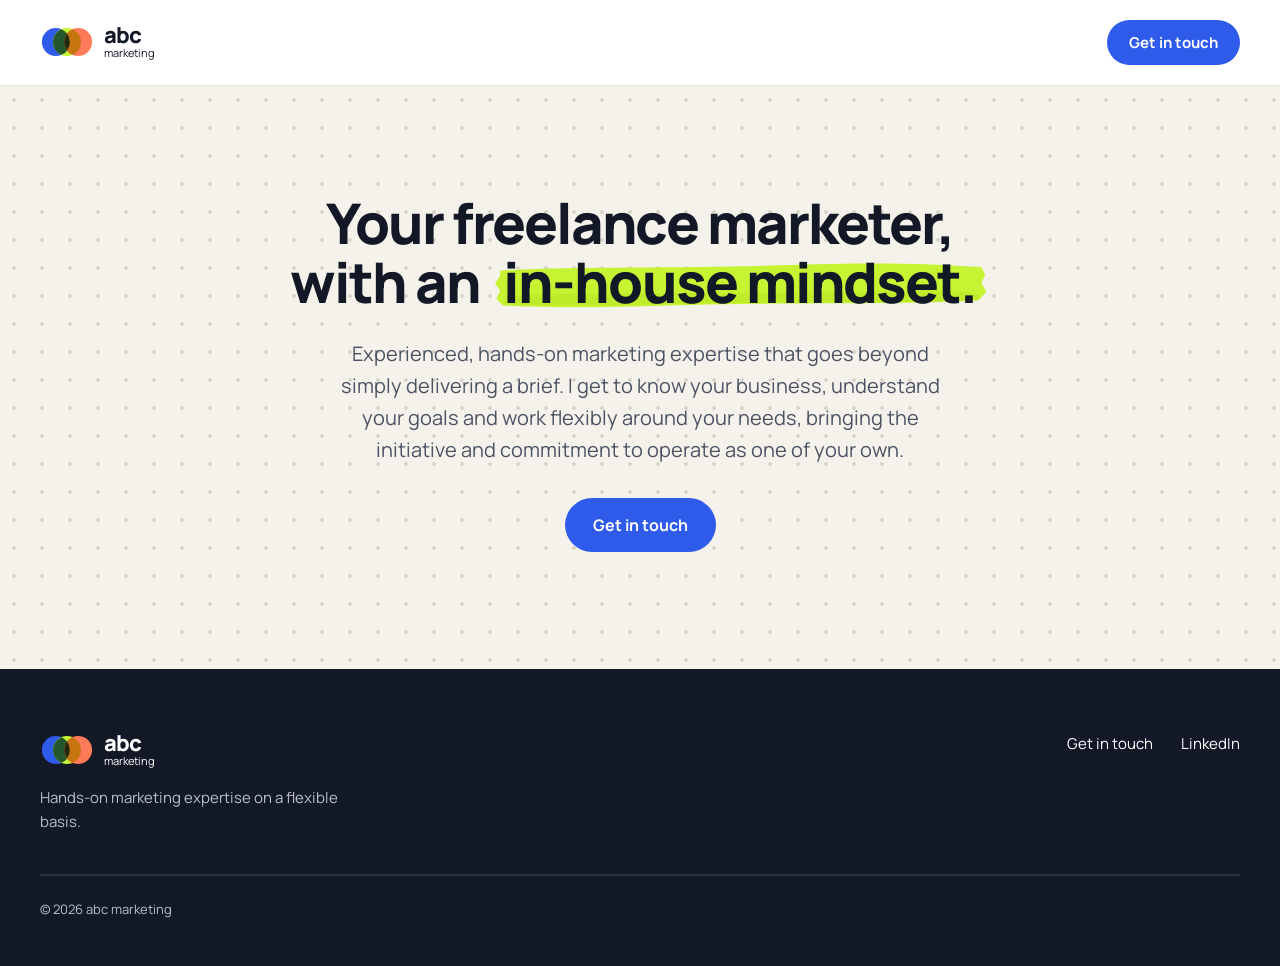
==== index.html @ 24d61462 "Update footer tagline across pages Co-Authored-By: Claude Opus 5.5 <noreply@anthropic.com> Claude-Se" ====
<!doctype html>
<html lang="en-GB">
<head>
<meta charset="utf-8">
<meta name="viewport" content="width=device-width, initial-scale=1">
<title>abc marketing</title>
<meta name="description" content="Experienced, hands-on marketing support for small B2B teams, from Abbie Costain.">
<link rel="icon" type="image/png" sizes="32x32" href="abc-marketing-app-icon-32.png">
<link rel="icon" type="image/svg+xml" href="abc-marketing-app-icon.svg">
<link rel="apple-touch-icon" href="abc-marketing-app-icon-180.png">
<link rel="preconnect" href="https://fonts.googleapis.com">
<link rel="preconnect" href="https://fonts.gstatic.com" crossorigin>
<link rel="stylesheet" href="https://fonts.googleapis.com/css2?family=Manrope:wght@400;500;600;700;800&amp;display=swap">
<link rel="stylesheet" href="styles.css">
</head>
<body>
<div style="font-family: Manrope, sans-serif; color: #121826; background: #FFFFFF">
<header style="border-bottom: 1px solid #E4E2DC; background: #FFFFFF">
<div style="max-width: 1200px; margin: 0 auto; padding: 20px 24px; display: flex; flex-wrap: wrap; align-items: center; justify-content: space-between; gap: 16px">
<a href="index.html" aria-label="abc marketing home" style="display: flex; align-items: center; gap: 10px; text-decoration: none; color: #121826"><svg width="54" height="32" viewBox="0 0 170 100" aria-hidden="true"><circle cx="50" cy="50" r="44" fill="#2F5BEA"></circle><circle cx="85" cy="50" r="44" fill="#C6F432"></circle><circle cx="120" cy="50" r="44" fill="#FF7A59"></circle><path d="M67.5,9.63 A44,44 0 0,1 67.5,90.37 A44,44 0 0,1 67.5,9.63 Z" fill="#24572E"></path><path d="M102.5,9.63 A44,44 0 0,1 102.5,90.37 A44,44 0 0,1 102.5,9.63 Z" fill="#C67511"></path><path d="M85,23.34 A44,44 0 0,1 85,76.66 A44,44 0 0,1 85,23.34 Z" fill="#242A10"></path></svg><span style="display: flex; flex-direction: column"><span style="font-weight: 800; font-size: 22px; line-height: 0.92; letter-spacing: -0.035em">abc</span><span style="font-size: 11px">marketing</span></span></a>
<nav aria-label="Main" style="display: flex; flex-wrap: wrap; align-items: center; gap: 28px; font-weight: 600; font-size: 15px">
<a href="contact.html" style="background: #2F5BEA; color: #FFFFFF; text-decoration: none; padding: 12px 22px; border-radius: 999px; font-weight: 700">Get in touch</a>
</nav>
</div>
</header>
<section style="background-color: #F5F2EC; background-image: radial-gradient(#D9D4CA 1.6px, transparent 1.6px); background-size: 28px 28px">
<div style="max-width: 1200px; margin: 0 auto; padding: clamp(56px, 12vh, 128px) 24px clamp(64px, 13vh, 136px); display: flex; flex-direction: column; align-items: center; text-align: center; gap: 26px">
<h1 id="hero-title" style="margin: 0; font-size: 56px; font-weight: 800; line-height: 1.05; letter-spacing: -0.035em; max-width: 860px">Your freelance marketer,<br>with an <span class="highlight" style="display: inline-block; white-space: nowrap; line-height: 1.05; padding: 0 14px">in-house mindset.</span></h1>
<p style="margin: 0; font-size: 20px; line-height: 1.6; color: #4A5263; max-width: 640px">Experienced, hands-on marketing expertise that goes beyond simply delivering a brief. I get to know your business, understand your goals and work flexibly around your needs, bringing the initiative and commitment to operate as one of your own.</p>
<div style="display: flex; flex-wrap: wrap; justify-content: center; gap: 12px; margin-top: 6px">
<a href="contact.html" style="background: #2F5BEA; color: #FFFFFF; text-decoration: none; padding: 16px 28px; border-radius: 999px; font-weight: 700; font-size: 16px">Get in touch</a>
</div>
</div>
</section>
<footer style="background: #121826; color: #FFFFFF">
<div style="max-width: 1200px; margin: 0 auto; padding: 64px 24px 48px; display: flex; flex-wrap: wrap; gap: 40px; justify-content: space-between">
<div style="display: flex; flex-direction: column; gap: 18px">
<div style="display: flex; align-items: center; gap: 10px"><svg width="54" height="32" viewBox="0 0 170 100" aria-hidden="true"><circle cx="50" cy="50" r="44" fill="#2F5BEA"></circle><circle cx="85" cy="50" r="44" fill="#C6F432"></circle><circle cx="120" cy="50" r="44" fill="#FF7A59"></circle><path d="M67.5,9.63 A44,44 0 0,1 67.5,90.37 A44,44 0 0,1 67.5,9.63 Z" fill="#24572E"></path><path d="M102.5,9.63 A44,44 0 0,1 102.5,90.37 A44,44 0 0,1 102.5,9.63 Z" fill="#C67511"></path><path d="M85,23.34 A44,44 0 0,1 85,76.66 A44,44 0 0,1 85,23.34 Z" fill="#242A10"></path></svg><span style="display: flex; flex-direction: column"><span style="font-weight: 800; font-size: 22px; line-height: 0.92; letter-spacing: -0.035em">abc</span><span style="font-size: 11px">marketing</span></span></div>
<div style="font-size: 15px; line-height: 1.6; color: #B9BECA; max-width: 340px">Hands-on marketing expertise on a flexible basis.</div>
</div>
<nav aria-label="Footer" style="display: flex; flex-wrap: wrap; gap: 12px 28px; font-size: 15px; align-content: flex-start">
<a href="contact.html" style="color: #FFFFFF; text-decoration: none">Get in touch</a>
<a href="#" style="color: #FFFFFF; text-decoration: none">LinkedIn</a>
</nav>
<div style="flex-basis: 100%; font-size: 13px; color: #B9BECA; padding-top: 24px; border-top: 2px solid #2A3142">© 2026 abc marketing</div>
</div>
</footer>
</div>
</body>
</html>
---- styles.css ----
/* abc marketing: shared styles */
body { margin: 0; }
a { color: #2F5BEA; }
a:hover { color: #121826; }
img { max-width: 100%; }

/* Keep the lime highlight neat when a headline wraps */
h1 span, h2 span { -webkit-box-decoration-break: clone; box-decoration-break: clone; }

/* Highlighter-pen stroke behind a key phrase */
.highlight { background: url("data:image/svg+xml,<svg xmlns='http://www.w3.org/2000/svg' viewBox='0 0 400 100' preserveAspectRatio='none'><path fill='%23C6F432' d='M9,30 C70,22 150,27 230,21 S350,18 393,24 L396,37 L393,51 L397,65 L391,80 C330,88 240,83 160,88 S50,93 11,89 L6,77 L9,64 L5,51 L9,39 Z'/><path fill='%23B5E21F' opacity='.45' d='M14,72 C90,66 200,70 300,66 S380,68 392,70 L390,80 C320,86 220,82 150,86 S60,90 12,86 Z'/></svg>") no-repeat center / 100% 100%; }

/* Smaller screens: scale headings down so they fit on a phone */
@media (max-width: 700px) {
  h1 { font-size: 40px !important; }
  h2 { font-size: 32px !important; }
  /* Homepage headline: shrink just enough to keep the highlighted phrase on one line */
  #hero-title { font-size: min(40px, calc((100vw - 72px) / 8.6)) !important; }
  section > div { padding-top: 64px !important; padding-bottom: 64px !important; }
  header nav { gap: 16px !important; }
}
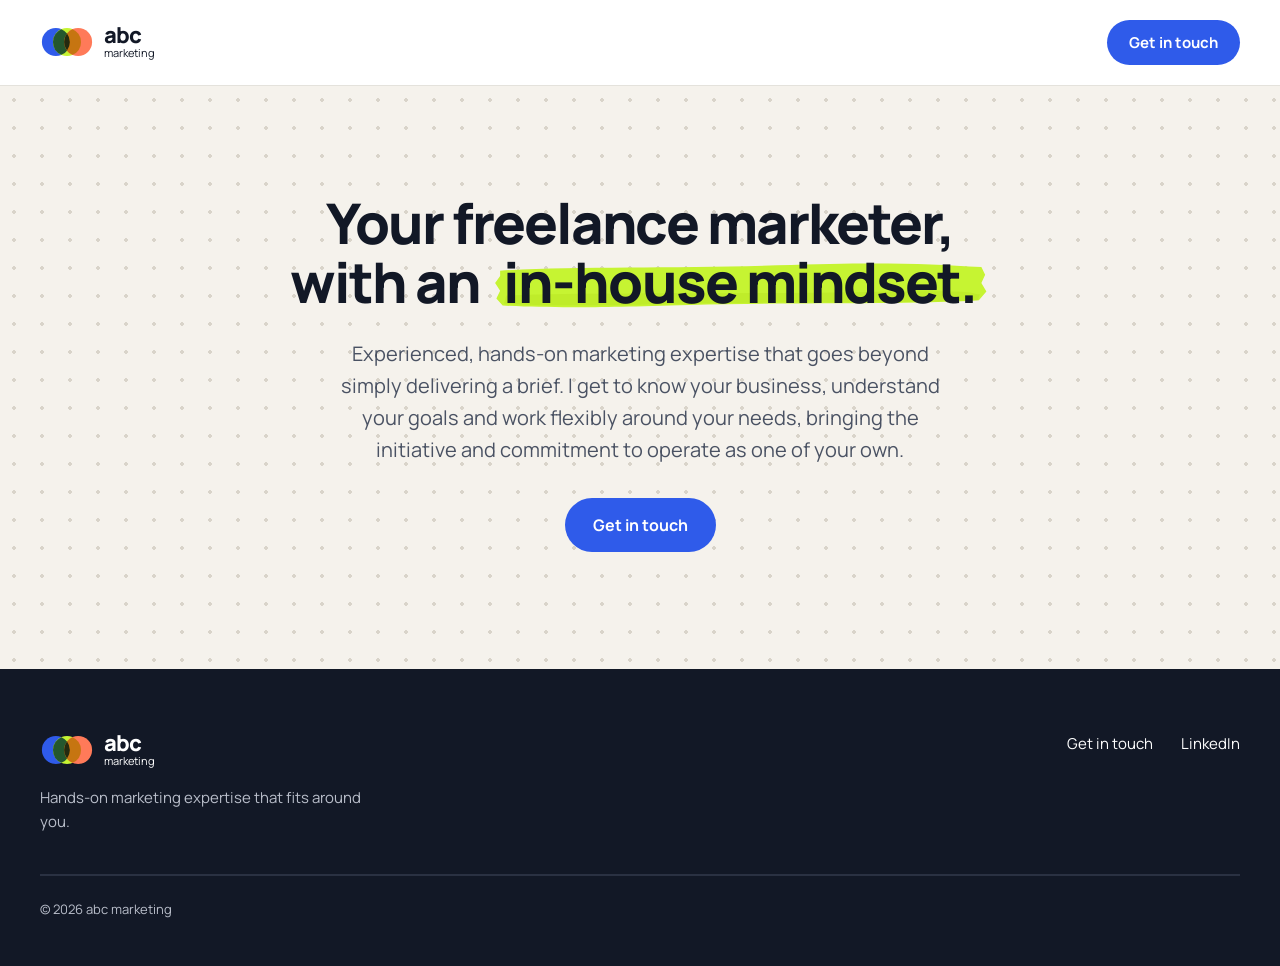
==== commit 9a1a006d: "Update footer tagline to 'that fits around you' Co-Authored-By: Claude Opus 5.5 <noreply@anthropic.c" ====
--- a/index.html
+++ b/index.html
@@ -36,7 +36,7 @@
 <div style="max-width: 1200px; margin: 0 auto; padding: 64px 24px 48px; display: flex; flex-wrap: wrap; gap: 40px; justify-content: space-between">
 <div style="display: flex; flex-direction: column; gap: 18px">
 <div style="display: flex; align-items: center; gap: 10px"><svg width="54" height="32" viewBox="0 0 170 100" aria-hidden="true"><circle cx="50" cy="50" r="44" fill="#2F5BEA"></circle><circle cx="85" cy="50" r="44" fill="#C6F432"></circle><circle cx="120" cy="50" r="44" fill="#FF7A59"></circle><path d="M67.5,9.63 A44,44 0 0,1 67.5,90.37 A44,44 0 0,1 67.5,9.63 Z" fill="#24572E"></path><path d="M102.5,9.63 A44,44 0 0,1 102.5,90.37 A44,44 0 0,1 102.5,9.63 Z" fill="#C67511"></path><path d="M85,23.34 A44,44 0 0,1 85,76.66 A44,44 0 0,1 85,23.34 Z" fill="#242A10"></path></svg><span style="display: flex; flex-direction: column"><span style="font-weight: 800; font-size: 22px; line-height: 0.92; letter-spacing: -0.035em">abc</span><span style="font-size: 11px">marketing</span></span></div>
-<div style="font-size: 15px; line-height: 1.6; color: #B9BECA; max-width: 340px">Hands-on marketing expertise on a flexible basis.</div>
+<div style="font-size: 15px; line-height: 1.6; color: #B9BECA; max-width: 340px">Hands-on marketing expertise that fits around you.</div>
 </div>
 <nav aria-label="Footer" style="display: flex; flex-wrap: wrap; gap: 12px 28px; font-size: 15px; align-content: flex-start">
 <a href="contact.html" style="color: #FFFFFF; text-decoration: none">Get in touch</a>
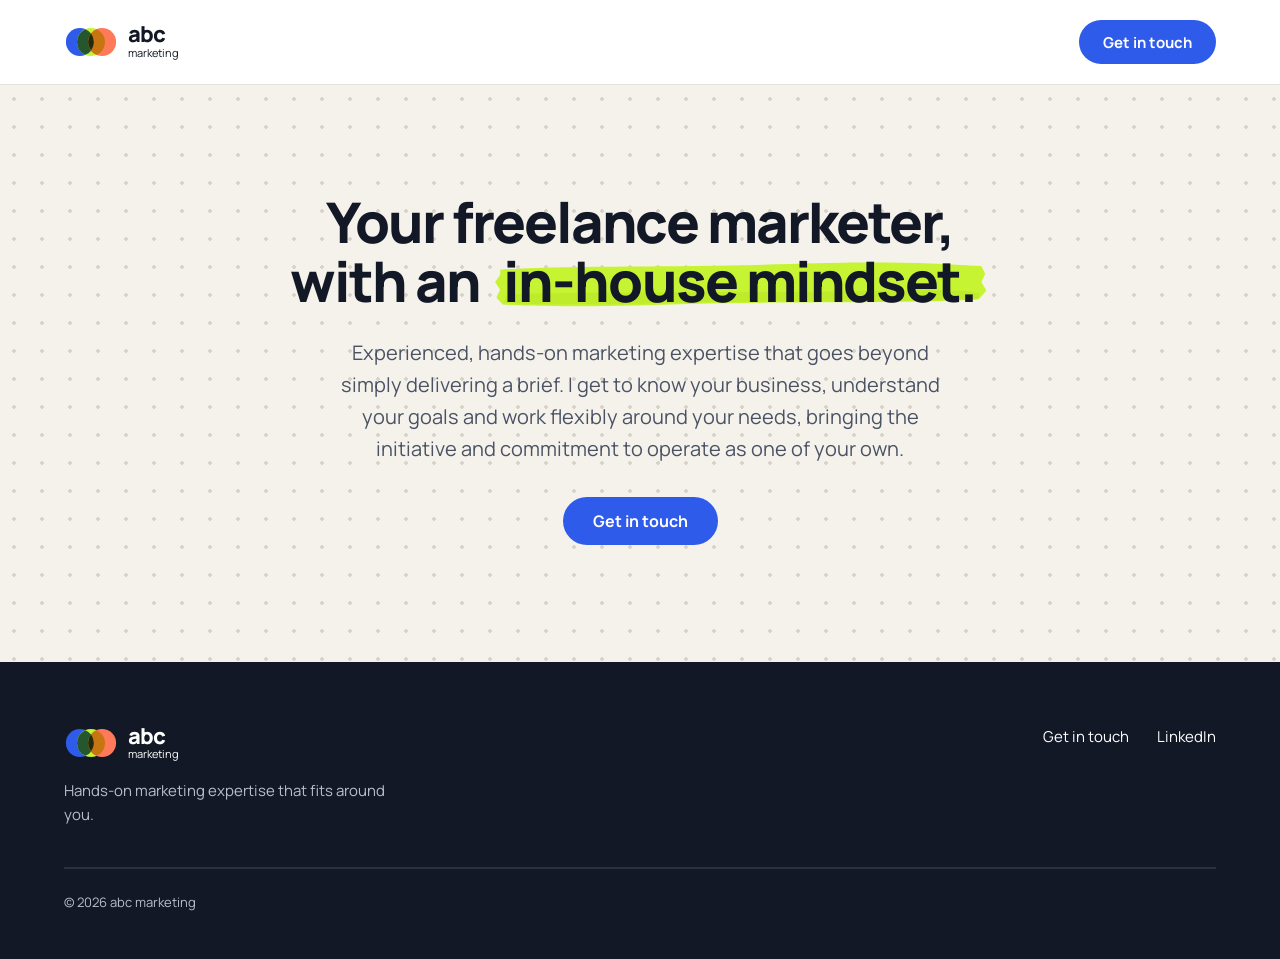
==== commit 3942c20d: "Move home and contact pages onto shared design system styles Co-Authored-By: Claude Opus 5.5 <norepl" ====
--- a/index.html
+++ b/index.html
@@ -13,38 +13,38 @@
 <link rel="stylesheet" href="https://fonts.googleapis.com/css2?family=Manrope:wght@400;500;600;700;800&amp;display=swap">
 <link rel="stylesheet" href="styles.css">
 </head>
-<body>
-<div style="font-family: Manrope, sans-serif; color: #121826; background: #FFFFFF">
-<header style="border-bottom: 1px solid #E4E2DC; background: #FFFFFF">
-<div style="max-width: 1200px; margin: 0 auto; padding: 20px 24px; display: flex; flex-wrap: wrap; align-items: center; justify-content: space-between; gap: 16px">
-<a href="index.html" aria-label="abc marketing home" style="display: flex; align-items: center; gap: 10px; text-decoration: none; color: #121826"><svg width="54" height="32" viewBox="0 0 170 100" aria-hidden="true"><circle cx="50" cy="50" r="44" fill="#2F5BEA"></circle><circle cx="85" cy="50" r="44" fill="#C6F432"></circle><circle cx="120" cy="50" r="44" fill="#FF7A59"></circle><path d="M67.5,9.63 A44,44 0 0,1 67.5,90.37 A44,44 0 0,1 67.5,9.63 Z" fill="#24572E"></path><path d="M102.5,9.63 A44,44 0 0,1 102.5,90.37 A44,44 0 0,1 102.5,9.63 Z" fill="#C67511"></path><path d="M85,23.34 A44,44 0 0,1 85,76.66 A44,44 0 0,1 85,23.34 Z" fill="#242A10"></path></svg><span style="display: flex; flex-direction: column"><span style="font-weight: 800; font-size: 22px; line-height: 0.92; letter-spacing: -0.035em">abc</span><span style="font-size: 11px">marketing</span></span></a>
-<nav aria-label="Main" style="display: flex; flex-wrap: wrap; align-items: center; gap: 28px; font-weight: 600; font-size: 15px">
-<a href="contact.html" style="background: #2F5BEA; color: #FFFFFF; text-decoration: none; padding: 12px 22px; border-radius: 999px; font-weight: 700">Get in touch</a>
+<body class="abc">
+<header class="site-header">
+<div class="container site-header__inner">
+<a class="abc-logo" href="index.html" aria-label="abc marketing home"><svg width="54" height="32" viewBox="0 0 170 100" aria-hidden="true"><circle cx="50" cy="50" r="44" fill="#2F5BEA"></circle><circle cx="85" cy="50" r="44" fill="#C6F432"></circle><circle cx="120" cy="50" r="44" fill="#FF7A59"></circle><path d="M67.5,9.63 A44,44 0 0,1 67.5,90.37 A44,44 0 0,1 67.5,9.63 Z" fill="#24572E"></path><path d="M102.5,9.63 A44,44 0 0,1 102.5,90.37 A44,44 0 0,1 102.5,9.63 Z" fill="#C67511"></path><path d="M85,23.34 A44,44 0 0,1 85,76.66 A44,44 0 0,1 85,23.34 Z" fill="#242A10"></path></svg><span class="abc-logo__words"><span class="abc-logo__abc">abc</span><span class="abc-logo__marketing">marketing</span></span></a>
+<nav class="site-nav" aria-label="Main">
+<a class="abc-btn abc-btn--primary abc-btn--small" href="contact.html">Get in touch</a>
 </nav>
 </div>
 </header>
-<section style="background-color: #F5F2EC; background-image: radial-gradient(#D9D4CA 1.6px, transparent 1.6px); background-size: 28px 28px">
-<div style="max-width: 1200px; margin: 0 auto; padding: clamp(56px, 12vh, 128px) 24px clamp(64px, 13vh, 136px); display: flex; flex-direction: column; align-items: center; text-align: center; gap: 26px">
-<h1 id="hero-title" style="margin: 0; font-size: 56px; font-weight: 800; line-height: 1.05; letter-spacing: -0.035em; max-width: 860px">Your freelance marketer,<br>with an <span class="highlight" style="display: inline-block; white-space: nowrap; line-height: 1.05; padding: 0 14px">in-house mindset.</span></h1>
-<p style="margin: 0; font-size: 20px; line-height: 1.6; color: #4A5263; max-width: 640px">Experienced, hands-on marketing expertise that goes beyond simply delivering a brief. I get to know your business, understand your goals and work flexibly around your needs, bringing the initiative and commitment to operate as one of your own.</p>
-<div style="display: flex; flex-wrap: wrap; justify-content: center; gap: 12px; margin-top: 6px">
-<a href="contact.html" style="background: #2F5BEA; color: #FFFFFF; text-decoration: none; padding: 16px 28px; border-radius: 999px; font-weight: 700; font-size: 16px">Get in touch</a>
+<main>
+<section class="abc-bg-dots">
+<div class="container home-hero">
+<h1 id="hero-title" class="hero">Your freelance marketer,<br>with an <span class="abc-highlight">in-house mindset.</span></h1>
+<p class="lead">Experienced, hands-on marketing expertise that goes beyond simply delivering a brief. I get to know your business, understand your goals and work flexibly around your needs, bringing the initiative and commitment to operate as one of your own.</p>
+<div class="home-hero__actions">
+<a class="abc-btn abc-btn--primary" href="contact.html">Get in touch</a>
 </div>
 </div>
 </section>
-<footer style="background: #121826; color: #FFFFFF">
-<div style="max-width: 1200px; margin: 0 auto; padding: 64px 24px 48px; display: flex; flex-wrap: wrap; gap: 40px; justify-content: space-between">
-<div style="display: flex; flex-direction: column; gap: 18px">
-<div style="display: flex; align-items: center; gap: 10px"><svg width="54" height="32" viewBox="0 0 170 100" aria-hidden="true"><circle cx="50" cy="50" r="44" fill="#2F5BEA"></circle><circle cx="85" cy="50" r="44" fill="#C6F432"></circle><circle cx="120" cy="50" r="44" fill="#FF7A59"></circle><path d="M67.5,9.63 A44,44 0 0,1 67.5,90.37 A44,44 0 0,1 67.5,9.63 Z" fill="#24572E"></path><path d="M102.5,9.63 A44,44 0 0,1 102.5,90.37 A44,44 0 0,1 102.5,9.63 Z" fill="#C67511"></path><path d="M85,23.34 A44,44 0 0,1 85,76.66 A44,44 0 0,1 85,23.34 Z" fill="#242A10"></path></svg><span style="display: flex; flex-direction: column"><span style="font-weight: 800; font-size: 22px; line-height: 0.92; letter-spacing: -0.035em">abc</span><span style="font-size: 11px">marketing</span></span></div>
-<div style="font-size: 15px; line-height: 1.6; color: #B9BECA; max-width: 340px">Hands-on marketing expertise that fits around you.</div>
+</main>
+<footer class="site-footer">
+<div class="container site-footer__inner">
+<div class="site-footer__brand">
+<span class="abc-logo abc-logo--on-dark"><svg width="54" height="32" viewBox="0 0 170 100" aria-hidden="true"><circle cx="50" cy="50" r="44" fill="#2F5BEA"></circle><circle cx="85" cy="50" r="44" fill="#C6F432"></circle><circle cx="120" cy="50" r="44" fill="#FF7A59"></circle><path d="M67.5,9.63 A44,44 0 0,1 67.5,90.37 A44,44 0 0,1 67.5,9.63 Z" fill="#24572E"></path><path d="M102.5,9.63 A44,44 0 0,1 102.5,90.37 A44,44 0 0,1 102.5,9.63 Z" fill="#C67511"></path><path d="M85,23.34 A44,44 0 0,1 85,76.66 A44,44 0 0,1 85,23.34 Z" fill="#242A10"></path></svg><span class="abc-logo__words"><span class="abc-logo__abc">abc</span><span class="abc-logo__marketing">marketing</span></span></span>
+<p class="small site-footer__tagline">Hands-on marketing expertise that fits around you.</p>
 </div>
-<nav aria-label="Footer" style="display: flex; flex-wrap: wrap; gap: 12px 28px; font-size: 15px; align-content: flex-start">
-<a href="contact.html" style="color: #FFFFFF; text-decoration: none">Get in touch</a>
-<a href="#" style="color: #FFFFFF; text-decoration: none">LinkedIn</a>
+<nav class="site-footer__nav" aria-label="Footer">
+<a href="contact.html">Get in touch</a>
+<a href="#">LinkedIn</a>
 </nav>
-<div style="flex-basis: 100%; font-size: 13px; color: #B9BECA; padding-top: 24px; border-top: 2px solid #2A3142">© 2026 abc marketing</div>
+<div class="site-footer__legal">© 2026 abc marketing</div>
 </div>
 </footer>
-</div>
 </body>
 </html>
--- a/styles.css
+++ b/styles.css
@@ -1,21 +1,120 @@
-/* abc marketing: shared styles */
-body { margin: 0; }
-a { color: #2F5BEA; }
-a:hover { color: #121826; }
+/* abc marketing website styles
+   Shared with the abc marketing design system: same tokens, same component classes. */
+
+/* Tokens */
+:root {
+  --cobalt: #2f5bea; --ink: #121826; --white: #ffffff; --sand: #f5f2ec;
+  --lime: #c6f432; --coral: #ff7a59; --cobalt-10: #eaeffc; --slate: #4a5263; --line: #e4e2dc;
+  --lime-shade: #b5e21f; --logo-green: #24572e; --logo-amber: #c67511; --logo-olive: #242a10;
+  --ink-muted: #b9beca; --ink-line: #2a3142;
+  --surface: var(--white); --surface-alt: var(--sand); --text: var(--ink); --text-muted: var(--slate);
+  --accent: var(--cobalt); --accent-on-dark: var(--lime); --border: var(--line);
+  --space-1: 4px; --space-2: 8px; --space-3: 16px; --space-4: 24px; --space-5: 32px; --space-6: 48px; --space-7: 64px; --space-8: 96px;
+  --radius-sm: 8px; --radius-field: 14px; --radius-card: 24px; --radius-pill: 999px;
+  --font-sans: Manrope, system-ui, -apple-system, "Segoe UI", sans-serif;
+}
+
+/* Base */
+body { margin: 0; font-family: var(--font-sans); color: var(--ink); background: var(--white); }
+a { color: var(--cobalt); }
+a:hover { color: var(--ink); }
 img { max-width: 100%; }
+.abc *, .abc *::before, .abc *::after { box-sizing: border-box; }
 
-/* Keep the lime highlight neat when a headline wraps */
+/* Type styles */
+.hero { margin: 0; font-size: 56px; font-weight: 800; line-height: 1.05; letter-spacing: -0.035em; }
+.heading-1 { margin: 0; font-size: 48px; font-weight: 800; line-height: 1.05; letter-spacing: -0.03em; }
+.heading-2 { margin: 0; font-size: 28px; font-weight: 700; line-height: 1.2; letter-spacing: -0.01em; }
+.lead { margin: 0; font-size: 20px; line-height: 1.6; color: var(--slate); }
+.body { margin: 0; font-size: 18px; line-height: 1.6; }
+.small { margin: 0; font-size: 15px; line-height: 1.6; }
+
+/* Layout */
+.container { max-width: 1200px; margin: 0 auto; padding-left: var(--space-4); padding-right: var(--space-4); }
+.site-header { border-bottom: 1px solid var(--line); background: var(--white); }
+.site-header__inner { padding-top: 20px; padding-bottom: 20px; display: flex; flex-wrap: wrap; align-items: center; justify-content: space-between; gap: var(--space-3); }
+.site-nav { display: flex; flex-wrap: wrap; align-items: center; gap: 28px; }
+.site-footer { background: var(--ink); color: var(--white); }
+.site-footer__inner { padding-top: var(--space-7); padding-bottom: var(--space-6); display: flex; flex-wrap: wrap; gap: 40px; justify-content: space-between; }
+.site-footer__brand { display: flex; flex-direction: column; gap: 18px; }
+.site-footer__tagline { max-width: 340px; color: var(--ink-muted); }
+.site-footer__nav { display: flex; flex-wrap: wrap; gap: 12px 28px; font-size: 15px; align-content: flex-start; }
+.site-footer__nav a { color: var(--white); text-decoration: none; }
+.site-footer__nav a:hover { color: var(--lime); }
+.site-footer__legal { flex-basis: 100%; font-size: 13px; color: var(--ink-muted); padding-top: var(--space-4); border-top: 2px solid var(--ink-line); }
+
+/* Homepage hero: spacing scales with screen height so it fits laptop screens */
+.home-hero { padding-top: clamp(56px, 12vh, 128px); padding-bottom: clamp(64px, 13vh, 136px); display: flex; flex-direction: column; align-items: center; text-align: center; gap: 26px; }
+.home-hero .hero { max-width: 860px; }
+.home-hero .lead { max-width: 640px; }
+.home-hero__actions { display: flex; flex-wrap: wrap; justify-content: center; gap: 12px; margin-top: 6px; }
+
+/* Contact page */
+.contact-hero { padding-top: clamp(48px, 8vh, 88px); padding-bottom: clamp(56px, 9vh, 96px); display: flex; flex-wrap: wrap; gap: 56px; align-items: flex-start; justify-content: space-between; }
+.contact-hero__intro { flex: 1 1 420px; max-width: 520px; display: flex; flex-direction: column; gap: 22px; }
+.contact-hero__intro .hero { max-width: 800px; }
+.contact-form { flex: 1 1 480px; max-width: 560px; background: var(--white); border: 2px solid var(--line); border-radius: 28px; padding: 40px; display: flex; flex-direction: column; gap: 20px; }
+.contact-form__row { display: grid; grid-template-columns: repeat(auto-fit, minmax(220px, 1fr)); gap: 20px; }
+.contact-form .abc-btn { align-self: flex-start; }
+
+/* Components (from the design system) */
+.abc-btn { display: inline-flex; align-items: center; justify-content: center; gap: var(--space-2); min-height: 48px; padding: 0 28px; border-radius: var(--radius-pill); border: 2px solid transparent; font: 700 16px/1 var(--font-sans); text-decoration: none; cursor: pointer; }
+.abc-btn--primary { background: var(--cobalt); color: var(--white); }
+.abc-btn--primary:hover { background: var(--ink); color: var(--white); }
+.abc-btn--secondary { background: transparent; color: var(--ink); border-color: var(--ink); }
+.abc-btn--secondary:hover { background: var(--ink); color: var(--white); }
+.abc-btn--on-dark { background: var(--lime); color: var(--ink); }
+.abc-btn--on-dark:hover { background: var(--white); color: var(--ink); }
+.abc-btn--small { min-height: 44px; padding: 0 22px; font-size: 15px; }
+.abc-btn:focus-visible { outline: 3px solid var(--ink); outline-offset: 3px; }
+.abc-btn--on-dark:focus-visible { outline-color: var(--lime); }
+
+.abc-link { color: var(--cobalt); font-weight: 700; text-decoration: none; }
+.abc-link:hover { color: var(--ink); text-decoration: underline; text-underline-offset: 4px; }
+.abc-link--arrow::after { content: " \2192"; }
+
+/* Highlighter stroke: one phrase per headline, kept on one line */
+.abc-highlight { display: inline-block; white-space: nowrap; line-height: inherit; padding: 0 0.25em; background: url("data:image/svg+xml,%3Csvg xmlns='http://www.w3.org/2000/svg' viewBox='0 0 400 100' preserveAspectRatio='none'%3E%3Cpath fill='%23C6F432' d='M9,30 C70,22 150,27 230,21 S350,18 393,24 L396,37 L393,51 L397,65 L391,80 C330,88 240,83 160,88 S50,93 11,89 L6,77 L9,64 L5,51 L9,39 Z'/%3E%3Cpath fill='%23B5E21F' opacity='.45' d='M14,72 C90,66 200,70 300,66 S380,68 392,70 L390,80 C320,86 220,82 150,86 S60,90 12,86 Z'/%3E%3C/svg%3E") no-repeat center / 100% 100%; }
+.abc-underline { display: inline-block; white-space: nowrap; padding-bottom: 0.18em; background: url("data:image/svg+xml,%3Csvg xmlns='http://www.w3.org/2000/svg' viewBox='0 0 400 40' preserveAspectRatio='none'%3E%3Cpath fill='%232F5BEA' d='M6,12 C80,6 170,10 250,7 S360,5 394,9 L397,18 L393,27 C320,33 230,29 150,32 S50,35 8,32 L3,24 L7,18 Z'/%3E%3C/svg%3E") no-repeat left bottom / 100% 0.32em; }
+
+.abc-eyebrow { display: inline-flex; align-items: center; gap: 12px; font: 700 13px/1.4 var(--font-sans); letter-spacing: 0.1em; text-transform: uppercase; color: var(--slate); }
+.abc-eyebrow::before { content: ""; width: 32px; height: 5px; border-radius: 3px; background: var(--coral); }
+.abc-eyebrow--on-dark { color: var(--ink-muted); }
+
+.abc-tag { display: inline-flex; align-items: center; padding: 7px 14px; border-radius: var(--radius-pill); background: var(--cobalt-10); color: var(--ink); font: 700 13px/1 var(--font-sans); }
+.abc-tag--featured { background: var(--coral); }
+
+.abc-card { background: var(--sand); border-radius: var(--radius-card); padding: var(--space-4); display: flex; flex-direction: column; gap: 10px; position: relative; }
+.abc-card--outline { background: var(--white); border: 2px solid var(--line); }
+
+.abc-field { display: flex; flex-direction: column; gap: var(--space-2); }
+.abc-field__label { font: 700 15px/1.3 var(--font-sans); }
+.abc-field__input { width: 100%; font: 400 16px/1.4 var(--font-sans); padding: 14px 16px; border: 2px solid var(--slate); border-radius: 12px; background: var(--white); color: var(--ink); }
+.abc-field__input:focus { outline: none; border-color: var(--cobalt); box-shadow: 0 0 0 3px var(--cobalt-10); }
+textarea.abc-field__input { resize: vertical; }
+
+.abc-logo { display: inline-flex; align-items: center; gap: 10px; color: var(--ink); text-decoration: none; }
+.abc-logo:hover { color: var(--ink); }
+.abc-logo__words { display: flex; flex-direction: column; }
+.abc-logo__abc { font-weight: 800; font-size: 22px; line-height: 0.92; letter-spacing: -0.035em; }
+.abc-logo__marketing { font-size: 11px; font-weight: 400; }
+.abc-logo--on-dark, .abc-logo--on-dark:hover { color: var(--white); }
+
+/* Section backgrounds */
+.abc-bg-dots { background-color: var(--sand); background-image: radial-gradient(#d9d4ca 1.6px, transparent 1.6px); background-size: 28px 28px; }
+.abc-bg-grid { background-color: var(--white); background-image: linear-gradient(var(--line) 1px, transparent 1px), linear-gradient(90deg, var(--line) 1px, transparent 1px); background-size: 28px 28px; }
+.abc-bg-blueprint { background-color: var(--cobalt); color: var(--white); background-image: linear-gradient(rgba(255,255,255,0.16) 1px, transparent 1px), linear-gradient(90deg, rgba(255,255,255,0.16) 1px, transparent 1px); background-size: 28px 28px; }
+
+/* Older pages (not linked): keep a wrapped highlight neat */
 h1 span, h2 span { -webkit-box-decoration-break: clone; box-decoration-break: clone; }
 
-/* Highlighter-pen stroke behind a key phrase */
-.highlight { background: url("data:image/svg+xml,<svg xmlns='http://www.w3.org/2000/svg' viewBox='0 0 400 100' preserveAspectRatio='none'><path fill='%23C6F432' d='M9,30 C70,22 150,27 230,21 S350,18 393,24 L396,37 L393,51 L397,65 L391,80 C330,88 240,83 160,88 S50,93 11,89 L6,77 L9,64 L5,51 L9,39 Z'/><path fill='%23B5E21F' opacity='.45' d='M14,72 C90,66 200,70 300,66 S380,68 392,70 L390,80 C320,86 220,82 150,86 S60,90 12,86 Z'/></svg>") no-repeat center / 100% 100%; }
-
-/* Smaller screens: scale headings down so they fit on a phone */
+/* Smaller screens */
 @media (max-width: 700px) {
-  h1 { font-size: 40px !important; }
+  h1, .hero { font-size: 40px !important; }
   h2 { font-size: 32px !important; }
   /* Homepage headline: shrink just enough to keep the highlighted phrase on one line */
   #hero-title { font-size: min(40px, calc((100vw - 72px) / 8.6)) !important; }
-  section > div { padding-top: 64px !important; padding-bottom: 64px !important; }
+  section > div, .home-hero, .contact-hero { padding-top: 64px !important; padding-bottom: 64px !important; }
   header nav { gap: 16px !important; }
+  .contact-form { padding: 28px; }
 }
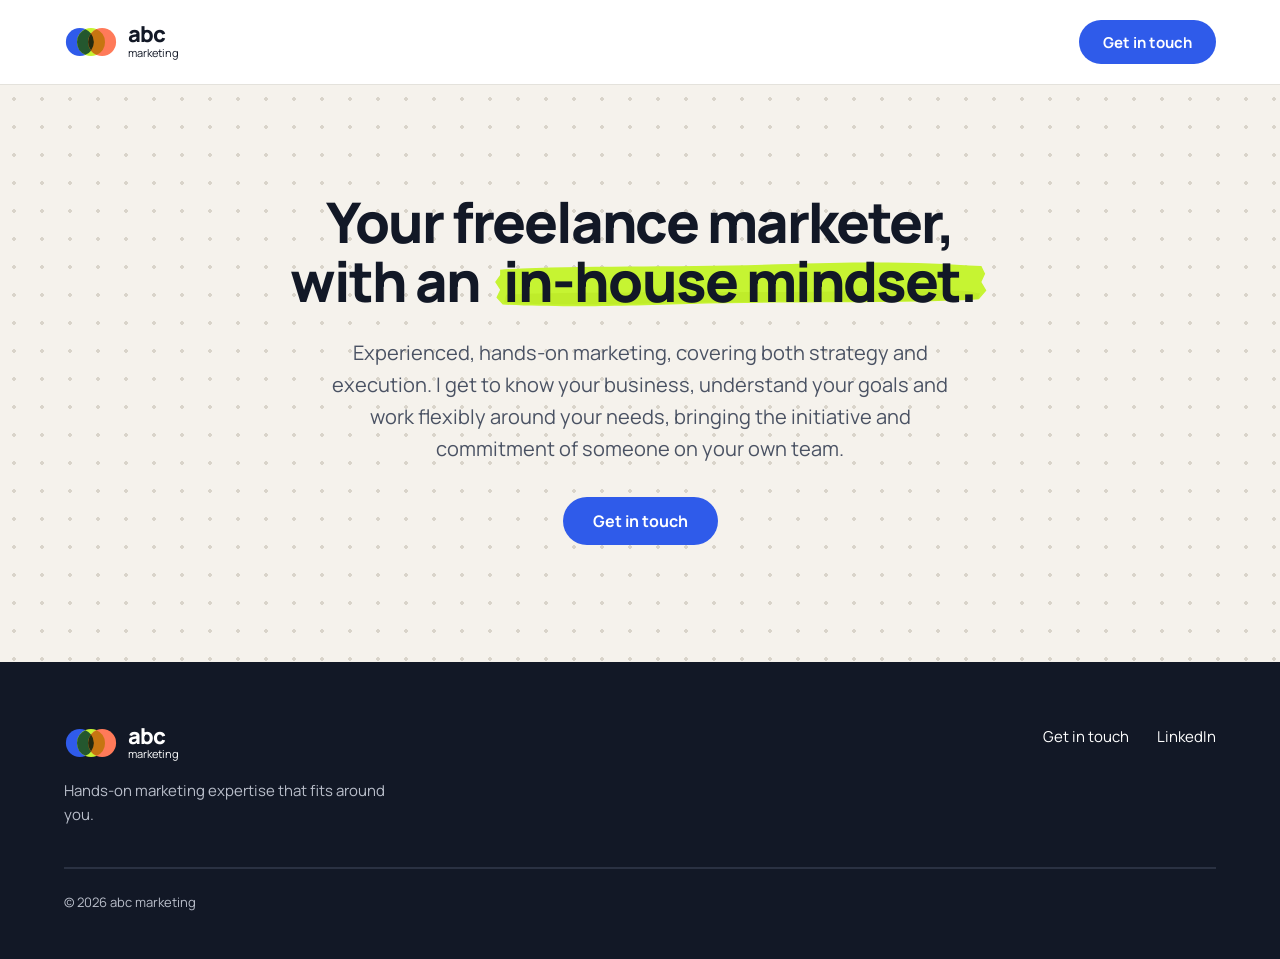
==== commit 71bb02ff: "Refine homepage intro copy Co-Authored-By: Claude Opus 5.5 <noreply@anthropic.com> Claude-Session: h" ====
--- a/index.html
+++ b/index.html
@@ -26,7 +26,7 @@
 <section class="abc-bg-dots">
 <div class="container home-hero">
 <h1 id="hero-title" class="hero">Your freelance marketer,<br>with an <span class="abc-highlight">in-house mindset.</span></h1>
-<p class="lead">Experienced, hands-on marketing expertise that goes beyond simply delivering a brief. I get to know your business, understand your goals and work flexibly around your needs, bringing the initiative and commitment to operate as one of your own.</p>
+<p class="lead">Experienced, hands-on marketing, covering both strategy and execution. I get to know your business, understand your goals and work flexibly around your needs, bringing the initiative and commitment of someone on your own team.</p>
 <div class="home-hero__actions">
 <a class="abc-btn abc-btn--primary" href="contact.html">Get in touch</a>
 </div>
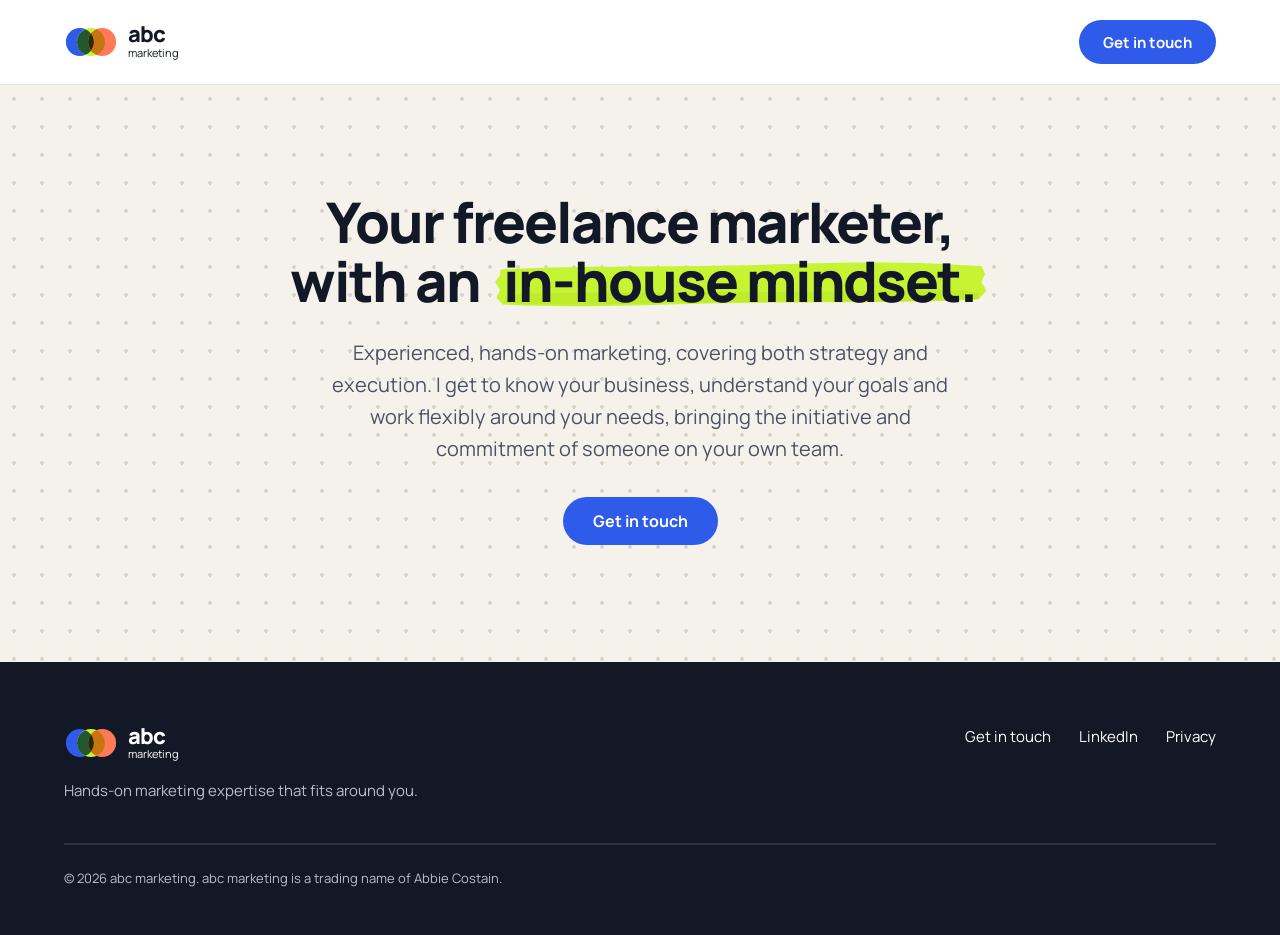
==== commit 3ad104ee: "Add privacy policy, footer privacy links and trading name line Co-Authored-By: Claude Opus 5.5 <nore" ====
--- a/index.html
+++ b/index.html
@@ -42,8 +42,9 @@
 <nav class="site-footer__nav" aria-label="Footer">
 <a href="contact.html">Get in touch</a>
 <a href="#">LinkedIn</a>
+<a href="privacy.html">Privacy</a>
 </nav>
-<div class="site-footer__legal">© 2026 abc marketing</div>
+<div class="site-footer__legal">© 2026 abc marketing. abc marketing is a trading name of Abbie Costain.</div>
 </div>
 </footer>
 </body>
--- a/styles.css
+++ b/styles.css
@@ -37,7 +37,7 @@
 .site-footer { background: var(--ink); color: var(--white); }
 .site-footer__inner { padding-top: var(--space-7); padding-bottom: var(--space-6); display: flex; flex-wrap: wrap; gap: 40px; justify-content: space-between; }
 .site-footer__brand { display: flex; flex-direction: column; gap: 18px; }
-.site-footer__tagline { max-width: 340px; color: var(--ink-muted); }
+.site-footer__tagline { max-width: 420px; color: var(--ink-muted); text-wrap: balance; }
 .site-footer__nav { display: flex; flex-wrap: wrap; gap: 12px 28px; font-size: 15px; align-content: flex-start; }
 .site-footer__nav a { color: var(--white); text-decoration: none; }
 .site-footer__nav a:hover { color: var(--lime); }
@@ -101,6 +101,13 @@
 .abc-logo--on-dark, .abc-logo--on-dark:hover { color: var(--white); }
 
 /* Section backgrounds */
+/* Legal pages */
+.legal-hero { padding-top: clamp(48px, 8vh, 88px); padding-bottom: clamp(40px, 6vh, 64px); display: flex; flex-direction: column; gap: 18px; }
+.legal-page { max-width: 760px; padding-top: var(--space-7); padding-bottom: var(--space-8); display: flex; flex-direction: column; gap: 18px; }
+.legal-page .heading-2 { margin-top: 24px; }
+.legal-page .heading-2:first-child { margin-top: 0; }
+.legal-list { margin: 0; padding-left: 1.2em; display: flex; flex-direction: column; gap: 8px; }
+.contact-form__note { margin: 0; font-size: 14px; line-height: 1.5; color: var(--slate); }
 .abc-bg-dots { background-color: var(--sand); background-image: radial-gradient(#d9d4ca 1.6px, transparent 1.6px); background-size: 28px 28px; }
 .abc-bg-grid { background-color: var(--white); background-image: linear-gradient(var(--line) 1px, transparent 1px), linear-gradient(90deg, var(--line) 1px, transparent 1px); background-size: 28px 28px; }
 .abc-bg-blueprint { background-color: var(--cobalt); color: var(--white); background-image: linear-gradient(rgba(255,255,255,0.16) 1px, transparent 1px), linear-gradient(90deg, rgba(255,255,255,0.16) 1px, transparent 1px); background-size: 28px 28px; }
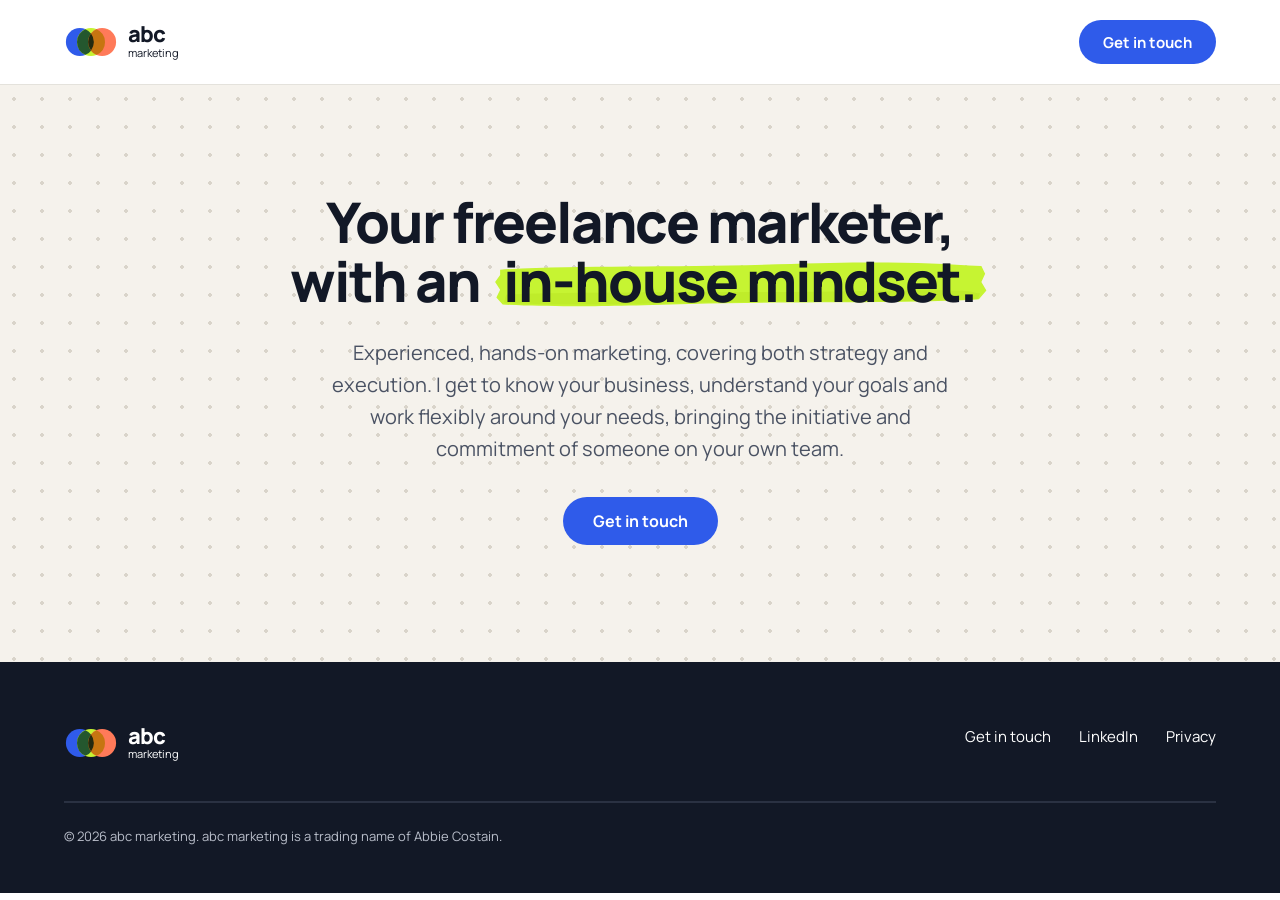
==== commit e29295d5: "Remove footer tagline and switch favicon to white tile Co-Authored-By: Claude Opus 5.5 <noreply@anth" ====
--- a/index.html
+++ b/index.html
@@ -37,7 +37,6 @@
 <div class="container site-footer__inner">
 <div class="site-footer__brand">
 <span class="abc-logo abc-logo--on-dark"><svg width="54" height="32" viewBox="0 0 170 100" aria-hidden="true"><circle cx="50" cy="50" r="44" fill="#2F5BEA"></circle><circle cx="85" cy="50" r="44" fill="#C6F432"></circle><circle cx="120" cy="50" r="44" fill="#FF7A59"></circle><path d="M67.5,9.63 A44,44 0 0,1 67.5,90.37 A44,44 0 0,1 67.5,9.63 Z" fill="#24572E"></path><path d="M102.5,9.63 A44,44 0 0,1 102.5,90.37 A44,44 0 0,1 102.5,9.63 Z" fill="#C67511"></path><path d="M85,23.34 A44,44 0 0,1 85,76.66 A44,44 0 0,1 85,23.34 Z" fill="#242A10"></path></svg><span class="abc-logo__words"><span class="abc-logo__abc">abc</span><span class="abc-logo__marketing">marketing</span></span></span>
-<p class="small site-footer__tagline">Hands-on marketing expertise that fits around you.</p>
 </div>
 <nav class="site-footer__nav" aria-label="Footer">
 <a href="contact.html">Get in touch</a>
--- a/styles.css
+++ b/styles.css
@@ -101,12 +101,42 @@
 .abc-logo--on-dark, .abc-logo--on-dark:hover { color: var(--white); }
 
 /* Section backgrounds */
-/* Legal pages */
-.legal-hero { padding-top: clamp(48px, 8vh, 88px); padding-bottom: clamp(40px, 6vh, 64px); display: flex; flex-direction: column; gap: 18px; }
-.legal-page { max-width: 760px; padding-top: var(--space-7); padding-bottom: var(--space-8); display: flex; flex-direction: column; gap: 18px; }
-.legal-page .heading-2 { margin-top: 24px; }
-.legal-page .heading-2:first-child { margin-top: 0; }
-.legal-list { margin: 0; padding-left: 1.2em; display: flex; flex-direction: column; gap: 8px; }
+/* Privacy page */
+.pp-hero { padding-top: clamp(56px, 10vh, 96px); padding-bottom: clamp(56px, 9vh, 88px); display: flex; flex-direction: column; align-items: flex-start; gap: 22px; }
+.pp-hero .hero { max-width: 820px; }
+.pp-hero .lead { max-width: 640px; }
+.pp-hero__date { background: var(--white); border: 2px solid var(--line); }
+.pp-h2 { margin: 0; font-size: 44px; font-weight: 800; line-height: 1.1; letter-spacing: -0.03em; }
+.pp-short { padding-top: var(--space-8); padding-bottom: var(--space-8); display: flex; flex-direction: column; gap: 40px; }
+.pp-short__intro { display: flex; flex-direction: column; gap: 16px; }
+.pp-short__text { margin: 0; max-width: 720px; font-size: 18px; line-height: 1.7; color: var(--slate); }
+.pp-short__cards { display: grid; grid-template-columns: repeat(auto-fit, minmax(260px, 1fr)); gap: var(--space-4); }
+.pp-short__cards .abc-card { padding: var(--space-5); gap: 12px; }
+.pp-short__cards p, .pp-services p { margin: 0; font-size: 16px; line-height: 1.6; color: var(--slate); }
+.pp-icon { width: 48px; height: 48px; border-radius: 50%; background: var(--cobalt-10); color: var(--cobalt); display: inline-flex; align-items: center; justify-content: center; margin-bottom: 8px; }
+.pp-card__title, .pp-service__name { margin: 0; font-size: 22px; font-weight: 800; line-height: 1.2; letter-spacing: -0.01em; }
+.pp-rows { padding-top: var(--space-7); padding-bottom: var(--space-8); }
+.pp-row { display: grid; grid-template-columns: minmax(0, 1fr) minmax(0, 1.6fr); gap: 24px 64px; padding: var(--space-6) 0; border-top: 2px solid var(--line); }
+.pp-row:first-child { border-top: 0; }
+.pp-row__head { display: flex; flex-direction: column; gap: 12px; }
+.pp-row__num { font-weight: 800; font-size: 15px; color: var(--coral); letter-spacing: 0.04em; }
+.pp-row__title { margin: 0; font-size: 32px; font-weight: 800; line-height: 1.15; letter-spacing: -0.02em; }
+.pp-row__body { display: flex; flex-direction: column; gap: 18px; font-size: 18px; line-height: 1.7; color: var(--slate); }
+.pp-row__body p { margin: 0; }
+.pp-row__body strong { color: var(--ink); }
+.pp-services { display: grid; grid-template-columns: repeat(auto-fit, minmax(240px, 1fr)); gap: var(--space-3); }
+.pp-services .abc-card { padding: var(--space-4); gap: 10px; align-items: flex-start; }
+.pp-checks { list-style: none; margin: 0; padding: 0; display: flex; flex-direction: column; gap: 12px; }
+.pp-checks li { display: flex; gap: 12px; align-items: flex-start; color: var(--ink); }
+.pp-checks svg { flex: none; margin-top: 4px; color: var(--cobalt); }
+.pp-cta { padding-top: 88px; padding-bottom: 88px; display: flex; flex-wrap: wrap; gap: 32px; align-items: center; justify-content: space-between; }
+.pp-cta__text { display: flex; flex-direction: column; gap: 14px; }
+.pp-cta__text p { margin: 0; font-size: 19px; line-height: 1.6; }
+.pp-cta a:not(.abc-btn) { color: var(--white); }
+@media (max-width: 800px) {
+  .pp-row { grid-template-columns: 1fr; padding: var(--space-5) 0; }
+  .pp-h2 { font-size: 32px; }
+}
 .contact-form__note { margin: 0; font-size: 14px; line-height: 1.5; color: var(--slate); }
 .abc-bg-dots { background-color: var(--sand); background-image: radial-gradient(#d9d4ca 1.6px, transparent 1.6px); background-size: 28px 28px; }
 .abc-bg-grid { background-color: var(--white); background-image: linear-gradient(var(--line) 1px, transparent 1px), linear-gradient(90deg, var(--line) 1px, transparent 1px); background-size: 28px 28px; }
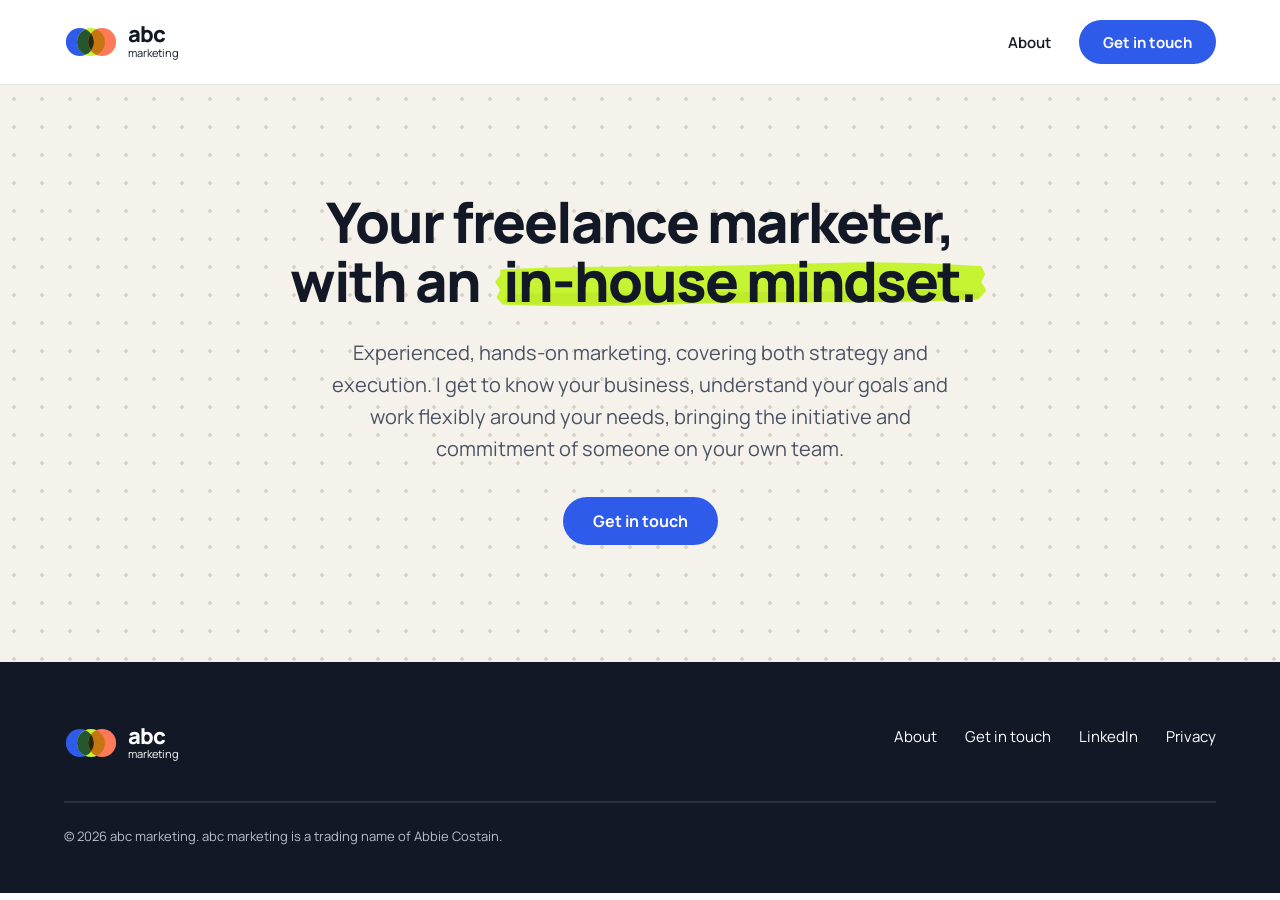
==== commit 1664658f: "Add About link to header and footer navigation Co-Authored-By: Claude Opus 5.5 <noreply@anthropic.co" ====
--- a/index.html
+++ b/index.html
@@ -18,6 +18,7 @@
 <div class="container site-header__inner">
 <a class="abc-logo" href="index.html" aria-label="abc marketing home"><svg width="54" height="32" viewBox="0 0 170 100" aria-hidden="true"><circle cx="50" cy="50" r="44" fill="#2F5BEA"></circle><circle cx="85" cy="50" r="44" fill="#C6F432"></circle><circle cx="120" cy="50" r="44" fill="#FF7A59"></circle><path d="M67.5,9.63 A44,44 0 0,1 67.5,90.37 A44,44 0 0,1 67.5,9.63 Z" fill="#24572E"></path><path d="M102.5,9.63 A44,44 0 0,1 102.5,90.37 A44,44 0 0,1 102.5,9.63 Z" fill="#C67511"></path><path d="M85,23.34 A44,44 0 0,1 85,76.66 A44,44 0 0,1 85,23.34 Z" fill="#242A10"></path></svg><span class="abc-logo__words"><span class="abc-logo__abc">abc</span><span class="abc-logo__marketing">marketing</span></span></a>
 <nav class="site-nav" aria-label="Main">
+<a class="site-nav__link" href="about.html">About</a>
 <a class="abc-btn abc-btn--primary abc-btn--small" href="contact.html">Get in touch</a>
 </nav>
 </div>
@@ -39,6 +40,7 @@
 <span class="abc-logo abc-logo--on-dark"><svg width="54" height="32" viewBox="0 0 170 100" aria-hidden="true"><circle cx="50" cy="50" r="44" fill="#2F5BEA"></circle><circle cx="85" cy="50" r="44" fill="#C6F432"></circle><circle cx="120" cy="50" r="44" fill="#FF7A59"></circle><path d="M67.5,9.63 A44,44 0 0,1 67.5,90.37 A44,44 0 0,1 67.5,9.63 Z" fill="#24572E"></path><path d="M102.5,9.63 A44,44 0 0,1 102.5,90.37 A44,44 0 0,1 102.5,9.63 Z" fill="#C67511"></path><path d="M85,23.34 A44,44 0 0,1 85,76.66 A44,44 0 0,1 85,23.34 Z" fill="#242A10"></path></svg><span class="abc-logo__words"><span class="abc-logo__abc">abc</span><span class="abc-logo__marketing">marketing</span></span></span>
 </div>
 <nav class="site-footer__nav" aria-label="Footer">
+<a href="about.html">About</a>
 <a href="contact.html">Get in touch</a>
 <a href="#">LinkedIn</a>
 <a href="privacy.html">Privacy</a>
--- a/styles.css
+++ b/styles.css
@@ -34,6 +34,8 @@
 .site-header { border-bottom: 1px solid var(--line); background: var(--white); }
 .site-header__inner { padding-top: 20px; padding-bottom: 20px; display: flex; flex-wrap: wrap; align-items: center; justify-content: space-between; gap: var(--space-3); }
 .site-nav { display: flex; flex-wrap: wrap; align-items: center; gap: 28px; }
+.site-nav__link { color: var(--ink); font-weight: 600; font-size: 15px; text-decoration: none; }
+.site-nav__link:hover, .site-nav__link[aria-current="page"] { color: var(--cobalt); }
 .site-footer { background: var(--ink); color: var(--white); }
 .site-footer__inner { padding-top: var(--space-7); padding-bottom: var(--space-6); display: flex; flex-wrap: wrap; gap: 40px; justify-content: space-between; }
 .site-footer__brand { display: flex; flex-direction: column; gap: 18px; }
